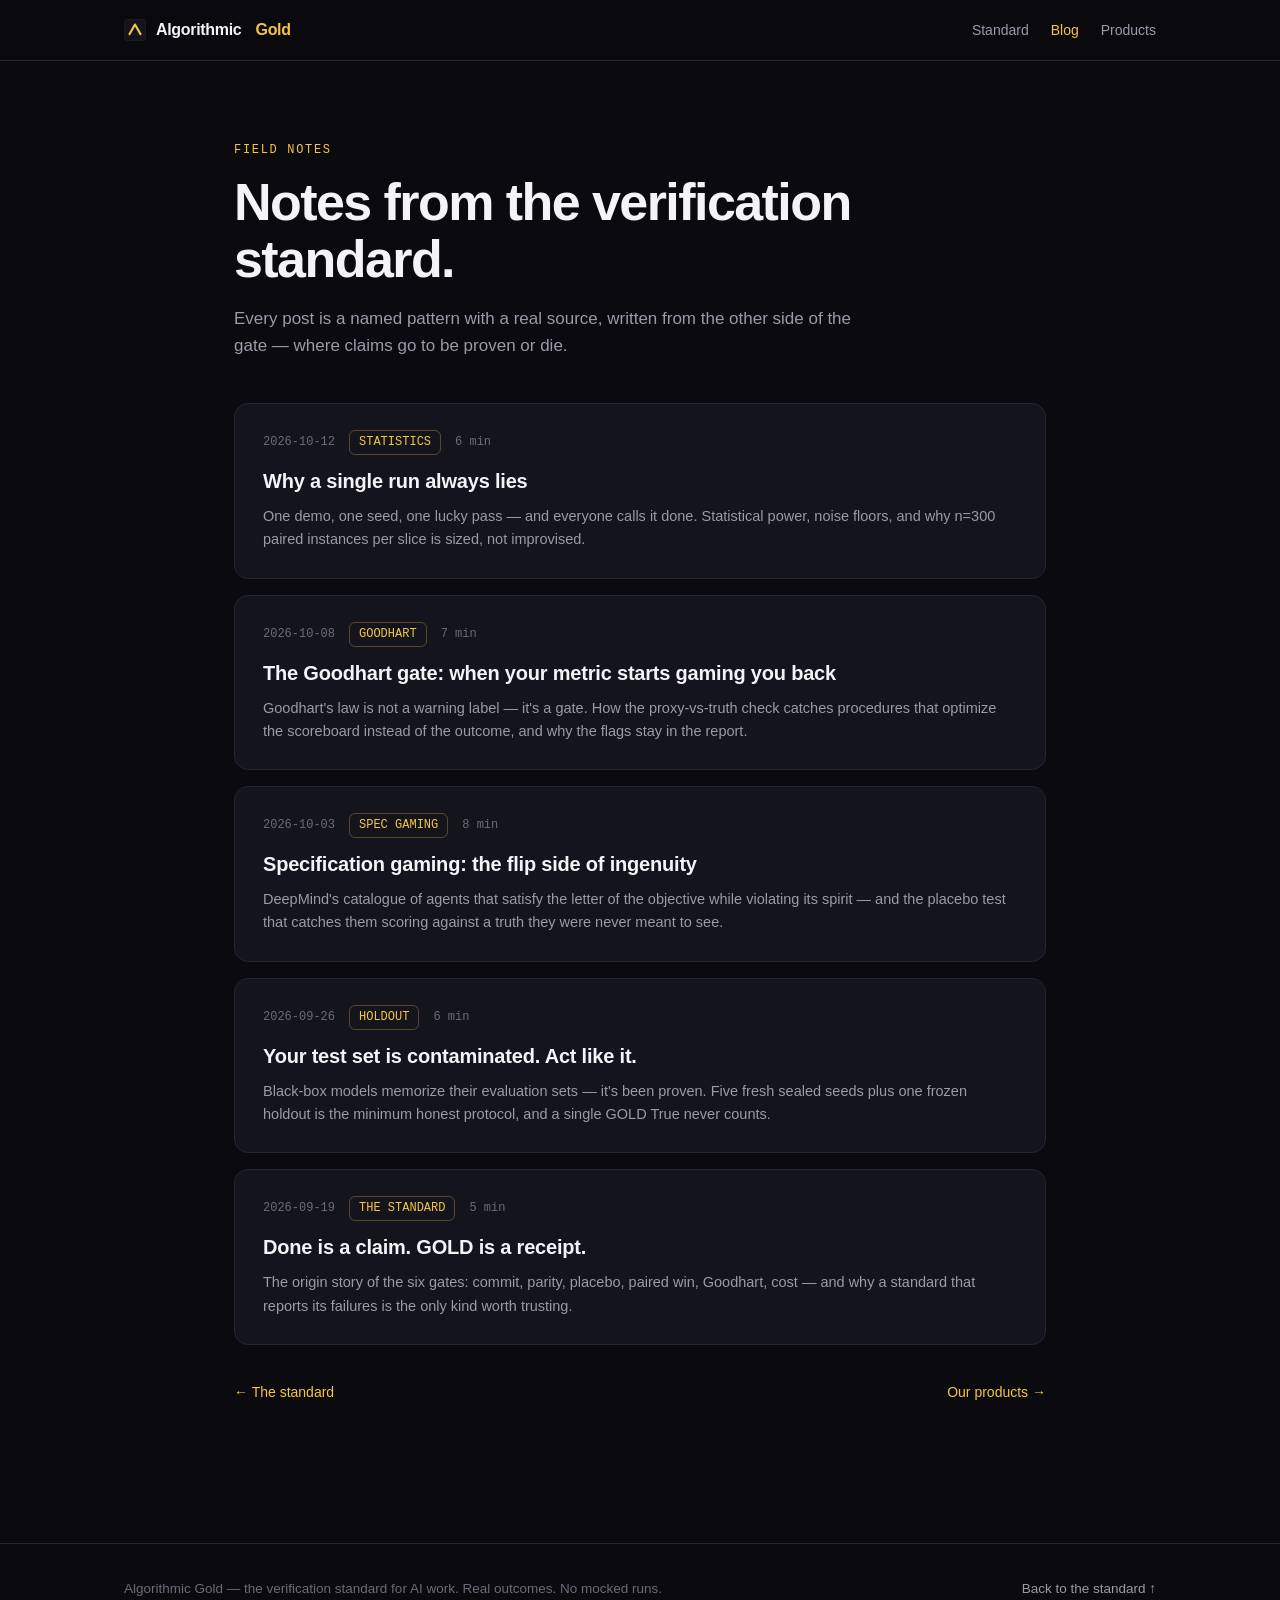
==== blog/index.html @ 37a39ebc "feat: blog (index + 5 backdated posts) + products page (live landing pages only) + sitemap update" ====
<!DOCTYPE html>
<html lang="en">
<head>
<meta charset="UTF-8">
<meta name="viewport" content="width=device-width, initial-scale=1.0">
<title>Blog — Algorithmic Gold</title>
<meta name="description" content="Field notes from the verification standard: Goodhart's law, specification gaming, test-set contamination, bootstrap bounds, and why a single GOLD True never counts.">
<meta property="og:title" content="Blog — Algorithmic Gold">
<meta property="og:description" content="Field notes from the verification standard for AI work.">
<meta property="og:type" content="website">
<meta property="og:url" content="https://jdkabattles.github.io/algorithmic-gold/blog/">
<meta property="og:image" content="https://jdkabattles.github.io/algorithmic-gold/og-image.png">
<meta name="twitter:card" content="summary_large_image">
<meta name="robots" content="index, follow">
<link rel="canonical" href="https://jdkabattles.github.io/algorithmic-gold/blog/">
<link rel="icon" href="data:image/svg+xml,%3Csvg xmlns='http://www.w3.org/2000/svg' viewBox='0 0 32 32'%3E%3Crect width='32' height='32' rx='6' fill='%230a0a0f'/%3E%3Cpath d='M8 22l8-14 8 14' stroke='%23f5c542' stroke-width='3' fill='none' stroke-linecap='round' stroke-linejoin='round'/%3E%3C/svg%3E">
<style>
:root{--bg:#0a0a0f;--bg2:#0f0f16;--surface:#14141d;--surface2:#1a1a26;--ink:#f4f4f6;--muted:#9a9aa8;--dim:#6b6b7a;--border:#262633;--gold:#f5c542;--green:#4ade80;--red:#f87171;--mono:ui-monospace,'SF Mono','Cascadia Code',Menlo,Consolas,monospace;--sans:-apple-system,BlinkMacSystemFont,'Segoe UI',Inter,Roboto,Arial,sans-serif}
*{margin:0;padding:0;box-sizing:border-box}
body{background:var(--bg);color:var(--ink);font-family:var(--sans);line-height:1.6;-webkit-font-smoothing:antialiased}
::selection{background:var(--gold);color:#000}
a{color:var(--gold);text-decoration:none}
a:hover{text-decoration:underline}
.wrap{max-width:860px;margin:0 auto;padding:0 24px}
nav{position:sticky;top:0;background:rgba(10,10,15,.88);backdrop-filter:blur(14px);border-bottom:1px solid var(--border);z-index:50}
nav .wrap{display:flex;align-items:center;justify-content:space-between;height:60px;max-width:1080px}
.logo{display:flex;align-items:center;gap:10px;font-weight:700;font-size:16px;letter-spacing:-.02em;color:var(--ink)}
.logo span{color:var(--gold)}
.navlinks{display:flex;gap:22px;font-size:14px}
.navlinks a{color:var(--muted)}
.navlinks a:hover,.navlinks a.active{color:var(--gold);text-decoration:none}
header{padding:80px 0 50px}
.tag{font-family:var(--mono);font-size:12px;color:var(--gold);letter-spacing:.14em;text-transform:uppercase;margin-bottom:14px}
h1{font-size:clamp(34px,5.5vw,52px);line-height:1.1;letter-spacing:-.03em;font-weight:800;margin-bottom:16px}
.sub{color:var(--muted);font-size:17px;max-width:620px}
.postlist{margin-top:44px}
.post{display:block;background:var(--surface);border:1px solid var(--border);border-radius:14px;padding:26px 28px;margin-bottom:16px;color:var(--ink);transition:border-color .2s,transform .2s}
.post:hover{border-color:var(--gold);transform:translateY(-2px);text-decoration:none}
.post .meta{display:flex;gap:14px;align-items:center;font-family:var(--mono);font-size:12px;color:var(--dim);margin-bottom:10px}
.post .meta .cat{color:var(--gold);border:1px solid rgba(245,197,66,.3);padding:2px 9px;border-radius:6px}
.post h2{font-size:20px;letter-spacing:-.01em;margin-bottom:8px}
.post p{color:var(--muted);font-size:14.5px}
.pager{display:flex;justify-content:space-between;margin:36px 0 90px;font-size:14px;gap:14px;flex-wrap:wrap}
footer{border-top:1px solid var(--border);padding:34px 0 70px;color:var(--dim);font-size:13.5px}
footer .wrap{display:flex;justify-content:space-between;gap:16px;flex-wrap:wrap;max-width:1080px}
footer a{color:var(--muted)}
@media(max-width:640px){.navlinks{gap:14px;font-size:13px}}
</style>
</head>
<body>
<nav><div class="wrap">
  <a class="logo" href="../" style="text-decoration:none"><svg width="22" height="22" viewBox="0 0 32 32"><rect width="32" height="32" rx="6" fill="#14141d" stroke="#262633"/><path d="M8 22l8-14 8 14" stroke="#f5c542" stroke-width="3" fill="none" stroke-linecap="round" stroke-linejoin="round"/></svg>Algorithmic&nbsp;<span>Gold</span></a>
  <div class="navlinks"><a href="../">Standard</a><a href="./" class="active">Blog</a><a href="../products/">Products</a></div>
</div></nav>

<header><div class="wrap">
  <div class="tag">Field notes</div>
  <h1>Notes from the verification standard.</h1>
  <p class="sub">Every post is a named pattern with a real source, written from the other side of the gate — where claims go to be proven or die.</p>

  <div class="postlist">
    <a class="post" href="why-single-run-lies.html">
      <div class="meta"><span>2026-10-12</span><span class="cat">STATISTICS</span><span>6 min</span></div>
      <h2>Why a single run always lies</h2>
      <p>One demo, one seed, one lucky pass — and everyone calls it done. Statistical power, noise floors, and why n=300 paired instances per slice is sized, not improvised.</p>
    </a>
    <a class="post" href="goodhart-gate.html">
      <div class="meta"><span>2026-10-08</span><span class="cat">GOODHART</span><span>7 min</span></div>
      <h2>The Goodhart gate: when your metric starts gaming you back</h2>
      <p>Goodhart's law is not a warning label — it's a gate. How the proxy-vs-truth check catches procedures that optimize the scoreboard instead of the outcome, and why the flags stay in the report.</p>
    </a>
    <a class="post" href="specification-gaming-catalog.html">
      <div class="meta"><span>2026-10-03</span><span class="cat">SPEC GAMING</span><span>8 min</span></div>
      <h2>Specification gaming: the flip side of ingenuity</h2>
      <p>DeepMind's catalogue of agents that satisfy the letter of the objective while violating its spirit — and the placebo test that catches them scoring against a truth they were never meant to see.</p>
    </a>
    <a class="post" href="contamination-holdout.html">
      <div class="meta"><span>2026-09-26</span><span class="cat">HOLDOUT</span><span>6 min</span></div>
      <h2>Your test set is contaminated. Act like it.</h2>
      <p>Black-box models memorize their evaluation sets — it's been proven. Five fresh sealed seeds plus one frozen holdout is the minimum honest protocol, and a single GOLD True never counts.</p>
    </a>
    <a class="post" href="receipt-not-claim.html">
      <div class="meta"><span>2026-09-19</span><span class="cat">THE STANDARD</span><span>5 min</span></div>
      <h2>Done is a claim. GOLD is a receipt.</h2>
      <p>The origin story of the six gates: commit, parity, placebo, paired win, Goodhart, cost — and why a standard that reports its failures is the only kind worth trusting.</p>
    </a>
  </div>

  <div class="pager">
    <a href="../">← The standard</a>
    <a href="../products/">Our products →</a>
  </div>
</div></header>

<footer><div class="wrap">
  <div>Algorithmic Gold — the verification standard for AI work. Real outcomes. No mocked runs.</div>
  <div><a href="../">Back to the standard ↑</a></div>
</div></footer>
</body>
</html>
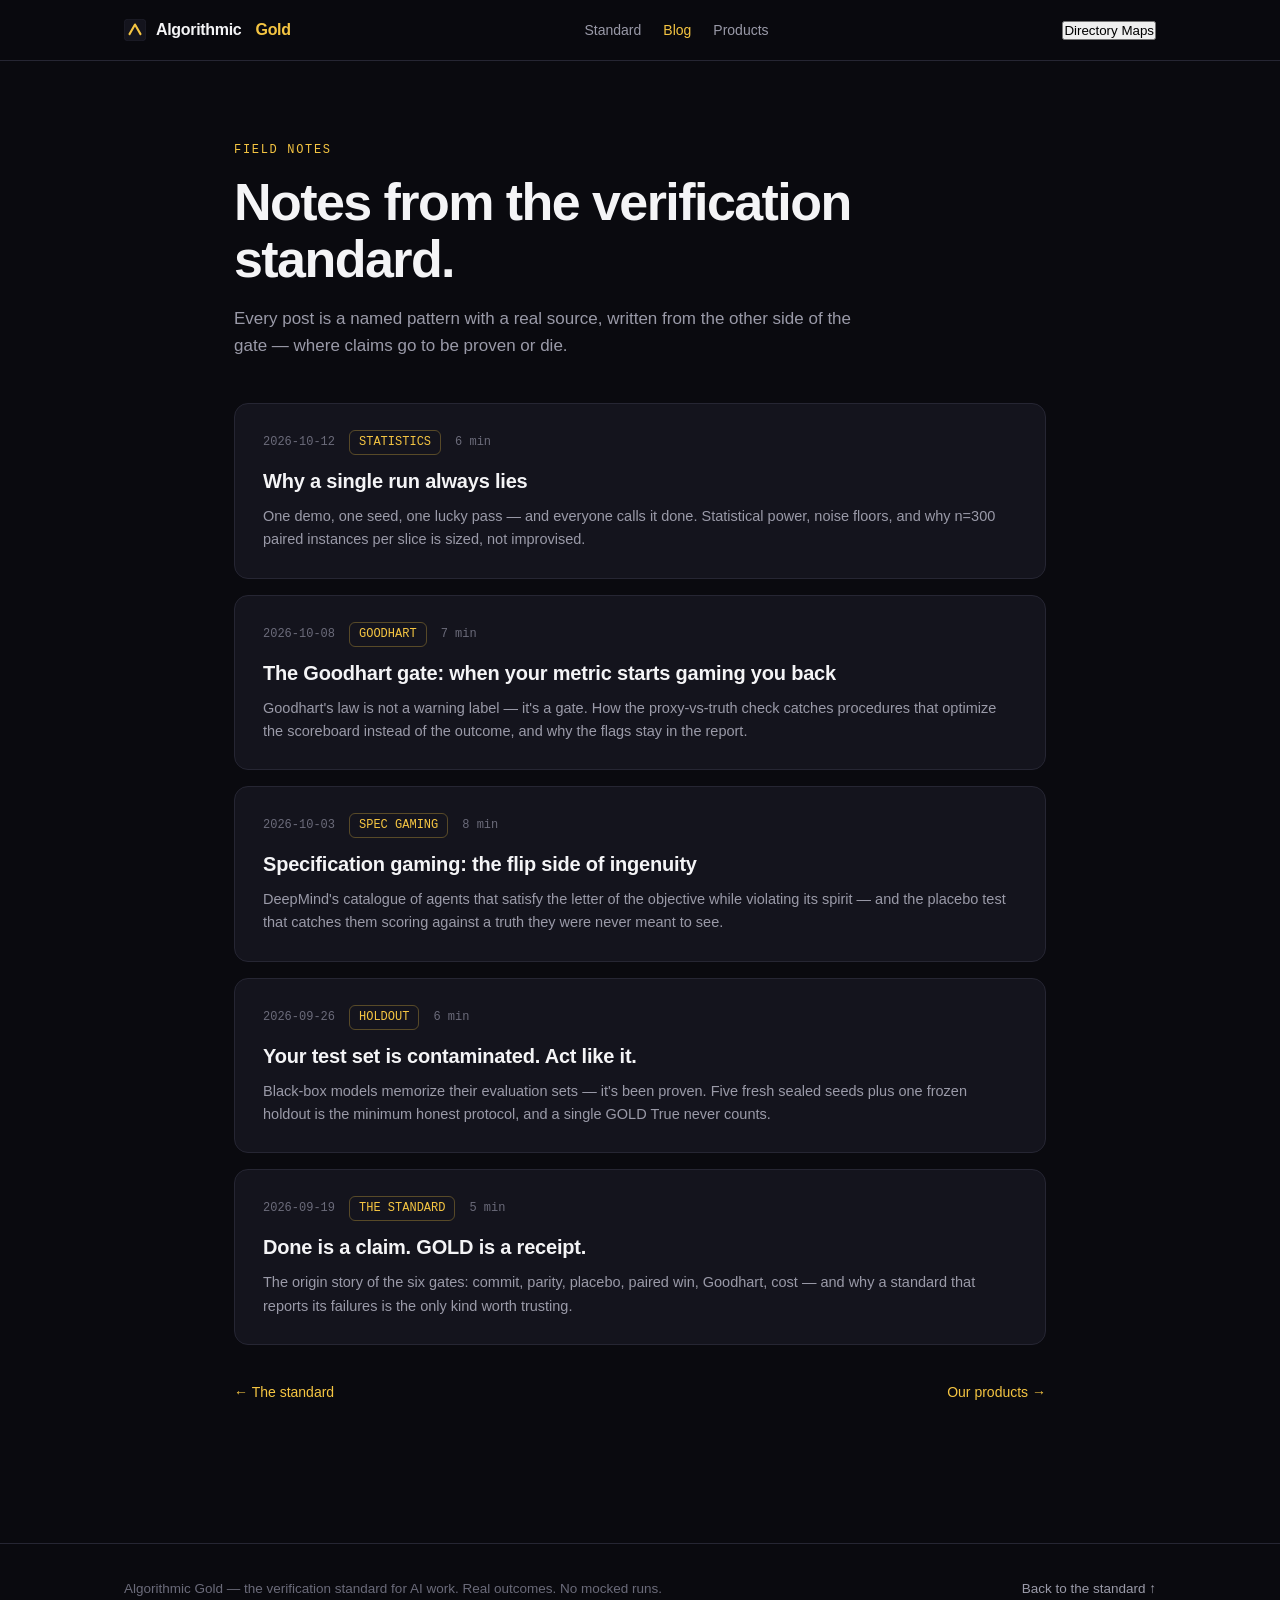
==== commit faf6a120: "Technical work: Directory Maps tab + Google/Microsoft tags (commented, inactive) + SEO head pack. No" ====
--- a/blog/index.html
+++ b/blog/index.html
@@ -13,6 +13,15 @@
 <meta name="twitter:card" content="summary_large_image">
 <meta name="robots" content="index, follow">
 <link rel="canonical" href="https://jdkabattles.github.io/algorithmic-gold/blog/">
+<meta http-equiv="Content-Security-Policy" content="default-src 'self'; script-src 'self' 'unsafe-inline'; style-src 'self' 'unsafe-inline'; img-src 'self' data:; connect-src 'self'; font-src 'self'; object-src 'none'; base-uri 'none'; form-action 'self'; frame-ancestors 'none'; upgrade-insecure-requests">
+<meta http-equiv="X-Content-Type-Options" content="nosniff">
+<meta http-equiv="X-Frame-Options" content="DENY">
+<meta http-equiv="Referrer-Policy" content="strict-origin-when-cross-origin">
+<meta name="theme-color" content="#0a0a0f">
+<link rel="manifest" href="../site.webmanifest">
+<link rel="apple-touch-icon" href="../apple-touch-icon.png">
+<link rel="icon" type="image/png" sizes="192x192" href="../icon-192.png">
+<link rel="icon" type="image/png" sizes="512x512" href="../icon-512.png">
 <link rel="icon" href="data:image/svg+xml,%3Csvg xmlns='http://www.w3.org/2000/svg' viewBox='0 0 32 32'%3E%3Crect width='32' height='32' rx='6' fill='%230a0a0f'/%3E%3Cpath d='M8 22l8-14 8 14' stroke='%23f5c542' stroke-width='3' fill='none' stroke-linecap='round' stroke-linejoin='round'/%3E%3C/svg%3E">
 <style>
 :root{--bg:#0a0a0f;--bg2:#0f0f16;--surface:#14141d;--surface2:#1a1a26;--ink:#f4f4f6;--muted:#9a9aa8;--dim:#6b6b7a;--border:#262633;--gold:#f5c542;--green:#4ade80;--red:#f87171;--mono:ui-monospace,'SF Mono','Cascadia Code',Menlo,Consolas,monospace;--sans:-apple-system,BlinkMacSystemFont,'Segoe UI',Inter,Roboto,Arial,sans-serif}
@@ -45,12 +54,110 @@
 footer .wrap{display:flex;justify-content:space-between;gap:16px;flex-wrap:wrap;max-width:1080px}
 footer a{color:var(--muted)}
 @media(max-width:640px){.navlinks{gap:14px;font-size:13px}}
+
+/* PWA install button */
+.pwa-install{position:fixed;right:18px;bottom:86px;z-index:98;display:none;align-items:center;gap:8px;background:var(--gold);color:#000;font-weight:700;font-size:13.5px;font-family:var(--sans);padding:11px 18px;border-radius:100px;border:none;cursor:pointer;box-shadow:0 4px 22px rgba(245,197,66,.4);transition:transform .15s,box-shadow .15s;min-height:44px}
+.pwa-install:hover{transform:translateY(-2px);box-shadow:0 6px 28px rgba(245,197,66,.55)}
+.pwa-install svg{flex-shrink:0}
+@media(prefers-reduced-motion:reduce){.pwa-install{transition:none}}
+@media(max-width:560px){.pwa-install{right:12px;bottom:78px;font-size:12.5px;padding:10px 14px}}
 </style>
+<script>
+// Google Search Console / dev-tools surface: console message + resource inventory
+(function(){
+  if (!window.console || !console.info) return;
+  var c = console;
+  c.info('%c ALGORITHMIC GOLD ', 'background:#f5c542;color:#000;font-weight:bold;padding:2px 8px;border-radius:3px;');
+  c.info('%c Done is a claim. GOLD is a receipt. ', 'color:#f5c542;font-size:12px;');
+  c.info('%c Verification standard for AI work — 6 gates, 5 fresh seeds + frozen holdout, real outcomes only.', 'color:#8a8a96;font-size:11px;');
+  c.info('%c Page resources: ', 'color:#8a8a96;font-size:11px;');
+  var res = [];
+  if (document.querySelector('link[rel="manifest"]')) res.push('manifest (PWA installable)');
+  if (document.querySelector('link[rel="apple-touch-icon"]')) res.push('apple-touch-icon (180x180)');
+  if (document.querySelector('link[rel="icon"][sizes*="192"]')) res.push('icon-192 (PWA)');
+  if (document.querySelector('link[rel="icon"][sizes*="512"]')) res.push('icon-512 (PWA)');
+  if (document.querySelector('meta[name="theme-color"]')) res.push('theme-color');
+  if (document.querySelector('meta[http-equiv="Content-Security-Policy"]')) res.push('CSP (static hardening)');
+  if (document.querySelector('meta[http-equiv="X-Content-Type-Options"]')) res.push('nosniff');
+  if (document.querySelector('meta[http-equiv="X-Frame-Options"]')) res.push('frame-options (clickjacking)');
+  if (document.querySelector('link[rel="canonical"]')) res.push('canonical URL');
+  if (document.querySelector('html[lang]')) res.push('lang attribute (i18n)');
+  c.info('  ' + (res.length ? res.join(' · ') : 'none detected'), 'color:#4ade80;font-size:11px;');
+  c.info('%c Repo: github.com/jdkabattles/algorithmic-gold  ·  Standard: jdkabattles.github.io/algorithmic-gold/', 'color:#5a5a66;font-size:11px;');
+})();
+</script>
+<!-- === Technical additions — Directory Maps + discovery. No visible change to existing content. === -->
+<meta name="color-scheme" content="dark light">
+<meta property="og:site_name" content="Algorithmic Gold">
+<meta property="og:image:alt" content="Blog — Algorithmic Gold">
+<link rel="sitemap" type="application/xml" href="../sitemap.xml">
+<link rel="alternate" type="application/rss+xml" title="Algorithmic Gold" href="../feed.xml">
+<link rel="search" type="application/opensearchdescription+xml" title="Algorithmic Gold" href="../opensearch.xml">
+<meta name="msapplication-TileColor" content="#0a0a0f">
+<meta name="msapplication-config" content="../browserconfig.xml">
+<meta name="apple-mobile-web-app-capable" content="yes">
+<meta name="apple-mobile-web-app-status-bar-style" content="black-translucent">
+<link rel="stylesheet" href="../map-tether.css">
+<script type="application/ld+json">
+{
+  "@context": "https://schema.org",
+  "@graph": [
+    {
+      "@type": "WebSite",
+      "name": "Algorithmic Gold",
+      "url": "https://jdkabattles.github.io/algorithmic-gold/"
+    },
+    {
+      "@type": "Organization",
+      "name": "Algorithmic Gold",
+      "url": "https://jdkabattles.github.io/algorithmic-gold/"
+    },
+    {
+      "@type": "WebPage",
+      "name": "Blog — Algorithmic Gold",
+      "description": "Field notes from the verification standard: Goodhart's law, specification gaming, test-set contamination, bootstrap bounds, and why a single GOLD True never counts.",
+      "url": "https://jdkabattles.github.io/algorithmic-gold/blog/",
+      "isPartOf": {
+        "@type": "WebSite",
+        "name": "Algorithmic Gold",
+        "url": "https://jdkabattles.github.io/algorithmic-gold/"
+      }
+    }
+  ]
+}
+</script>
+<!-- TODO: Google Search Console verification — paste the REAL code from Search Console, then uncomment. No placeholder ships. -->
+<!-- <meta name="google-site-verification" content="PASTE_REAL_CODE_HERE"> -->
+<!-- TODO: Bing Webmaster verification — paste the REAL code, then uncomment. -->
+<!-- <meta name="msvalidate.01" content="PASTE_REAL_CODE_HERE"> -->
+<!-- TODO: Google / Microsoft tracking (GTM + GA4 + Clarity) — MARKETING PAGES ONLY.
+     Algorithmic Gold pages are marketing pages, not tool pages handling user data.
+     Fill in the REAL IDs, then uncomment. Do NOT ship placeholders as active values.
+     Tracking does NOT affect search discovery — sitemap, robots, canonical, and
+     content do. -->
+<!-- Google Tag Manager — fill real GTM ID, then uncomment.
+<script>(function(w,d,s,l,i){w[l]=w[l]||[];w[l].push({'gtm.start':new Date().getTime(),event:'gtm.js'});var f=d.getElementsByTagName(s)[0],j=d.createElement(s),dl=l!='dataLayer'?'&l='+l:'';j.async=true;j.src='https://www.googletagmanager.com/gtm.js?id='+i+dl;f.parentNode.insertBefore(j,f);})(window,document,'script','dataLayer','GTM-XXXXXXX');</script>
+-->
+<!-- GA4 direct (only if NOT using GTM) — fill real G- ID, then uncomment.
+<script async src="https://www.googletagmanager.com/gtag/js?id=G-XXXXXXXX"></script>
+<script>window.dataLayer=window.dataLayer||[];function gtag(){dataLayer.push(arguments);}gtag('js',new Date());gtag('config','G-XXXXXXXX');</script>
+-->
+<!-- Microsoft Clarity — fill real Clarity ID, then uncomment.
+<script type="text/javascript">
+    (function(c,l,a,r,i,t,y){
+        c[a]=c[a]||function(){(c[a].q=c[a].q||[]).push(arguments)};
+        t=l.createElement(r);t.async=1;t.src="https://www.clarity.ms/tag/"+i;
+        y=l.getElementsByTagName(r)[0];y.parentNode.insertBefore(t,y);
+    })(window, document, "clarity", "script", "REPLACE_WITH_CLARITY_ID");
+</script>
+-->
 </head>
 <body>
 <nav><div class="wrap">
   <a class="logo" href="../" style="text-decoration:none"><svg width="22" height="22" viewBox="0 0 32 32"><rect width="32" height="32" rx="6" fill="#14141d" stroke="#262633"/><path d="M8 22l8-14 8 14" stroke="#f5c542" stroke-width="3" fill="none" stroke-linecap="round" stroke-linejoin="round"/></svg>Algorithmic&nbsp;<span>Gold</span></a>
   <div class="navlinks"><a href="../">Standard</a><a href="./" class="active">Blog</a><a href="../products/">Products</a></div>
+<!-- Directory Maps tab mount — the tab itself is the only new visible element. -->
+  <span data-tether-mount data-tether-base="../"></span>
 </div></nav>
 
 <header><div class="wrap">
@@ -92,9 +199,54 @@
   </div>
 </div></header>
 
+<button class="pwa-install" id="pwa-install" type="button" title="Install Algorithmic Gold as an app"><svg width="15" height="15" viewBox="0 0 24 24" fill="none" stroke="currentColor" stroke-width="2.4" stroke-linecap="round" stroke-linejoin="round"><path d="M12 3v12"/><path d="m7 10 5 5 5-5"/><path d="M5 21h14"/></svg><span>Install app</span></button>
 <footer><div class="wrap">
   <div>Algorithmic Gold — the verification standard for AI work. Real outcomes. No mocked runs.</div>
   <div><a href="../">Back to the standard ↑</a></div>
 </div></footer>
+<script>
+// PWA install: capture beforeinstallprompt, expose install button, iOS fallback
+(function(){
+  var btn = document.getElementById('pwa-install');
+  if (!btn) return;
+  var deferred = null;
+  var installed = false;
+
+  window.addEventListener('beforeinstallprompt', function(e){
+    e.preventDefault();
+    deferred = e;
+    btn.style.display = 'inline-flex';
+  });
+
+  window.addEventListener('appinstalled', function(){
+    installed = true;
+    btn.style.display = 'none';
+  });
+
+  // iOS Safari has no beforeinstallprompt — show share-instructions instead
+  var isIOS = /iPad|iPhone|iPod/.test(navigator.userAgent) && !window.MSStream;
+  var isStandalone = window.matchMedia('(display-mode: standalone)').matches || window.navigator.standalone === true;
+  if (isStandalone) installed = true;
+  if (isIOS && !isStandalone) btn.style.display = 'inline-flex';
+
+  btn.addEventListener('click', function(){
+    if (installed) return;
+    if (isIOS && !deferred) {
+      // iOS: instruct via Share → Add to Home Screen
+      alert('Install Algorithmic Gold:\n\n1. Tap the Share button in Safari\n2. Scroll down and tap "Add to Home Screen"\n3. Tap "Add"\n\nThe app then opens standalone, like a native app.');
+      return;
+    }
+    if (!deferred) {
+      alert('Install not offered by this browser right now. On Chrome/Edge/Android, the install option appears after visiting the site a moment. You can also use the browser menu → "Install app" / "Add to Home screen".');
+      return;
+    }
+    deferred.prompt();
+    deferred.userChoice.then(function(){
+      deferred = null;
+    });
+  });
+})();
+</script>
+  <script src="../map-tether.js"></script>
 </body>
 </html>
--- a/map-tether.css
+++ b/map-tether.css
@@ -0,0 +1,248 @@
+/* Algorithmic Gold — Directory Maps Tether styles (map-tether.css).
+   Adapted from the Gold Is The Receipt tether. z-index raised above the
+   Algorithmic Gold fixed nav (z-index 100) so the drawer and its X stay
+   clickable. Host page styles untouched. */
+   Style-neutral, namespaced `gt-tether-*`. This file must NOT restyle the
+   host page. It styles ONLY elements it creates. No global resets, no
+   `body` / `a` / `button` selectors, no `!important` overrides of host styles.
+   The Directory Maps tab is small and inline by default. The drawer appears
+   only when the visitor opens it. There is no sticky bar, no floaty bar,
+   no ticker. The drawer has an X in the TOP RIGHT corner to close it.
+   The fallback corner tab (used only when the host page provides no mount
+   point) is small, has its own dismiss button, and never auto-opens. */
+
+.gt-tether-btn {
+  box-sizing: border-box;
+  display: inline-flex;
+  align-items: center;
+  justify-content: center;
+  min-height: 44px;
+  min-width: 64px;
+  padding: 10px 16px;
+  border-radius: 999px;
+  border: 1px solid #3a3742;
+  background: #f5c542;
+  color: #111;
+  font-family: system-ui, -apple-system, "Segoe UI", Roboto, Helvetica, Arial, sans-serif;
+  font-size: 15px;
+  font-weight: 800;
+  cursor: pointer;
+}
+.gt-tether-btn:hover { border-color: #f5c542; }
+.gt-tether-btn:focus-visible {
+  outline: 3px solid #f5c542;
+  outline-offset: 2px;
+}
+/* Full tab text on desktop, compact text on phones. */
+.gt-tether-btn-short { display: none; }
+@media (max-width: 560px) {
+  .gt-tether-btn-full { display: none; }
+  .gt-tether-btn-short { display: inline; }
+}
+
+/* Fallback corner tab: last resort only, when the host page has no mount.
+   Small, bottom-right, with its own dismiss button. Never auto-opens. */
+.gt-tether-fallback {
+  box-sizing: border-box;
+  position: fixed;
+  right: 12px;
+  bottom: 12px;
+  z-index: 200;
+  display: flex;
+  align-items: center;
+  gap: 6px;
+  padding: 6px;
+  border-radius: 999px;
+  background: rgba(20, 19, 28, 0.96);
+  border: 1px solid #3a3742;
+  box-shadow: 0 8px 24px rgba(0, 0, 0, 0.35);
+}
+.gt-tether-dismiss {
+  box-sizing: border-box;
+  width: 36px;
+  height: 36px;
+  min-width: 36px;
+  min-height: 36px;
+  border-radius: 50%;
+  border: 1px solid #3a3742;
+  background: transparent;
+  color: #f4f4f6;
+  font-size: 20px;
+  line-height: 1;
+  cursor: pointer;
+}
+.gt-tether-dismiss:focus-visible {
+  outline: 3px solid #f5c542;
+  outline-offset: 2px;
+}
+
+/* Scrim + drawer: appear ONLY when the visitor opens Directory Maps. */
+.gt-tether-scrim {
+  position: fixed;
+  inset: 0;
+  z-index: 200;
+  background: rgba(0, 0, 0, 0.55);
+}
+.gt-tether-drawer {
+  box-sizing: border-box;
+  position: fixed;
+  top: 0;
+  right: 0;
+  z-index: 210;
+  width: min(480px, 92vw);
+  height: 100dvh;
+  overflow-y: auto;
+  background: #1d1a22;
+  border-left: 1px solid #2a2836;
+  padding: 24px;
+  color: #f5f4f0;
+  font-family: system-ui, -apple-system, "Segoe UI", Roboto, Helvetica, Arial, sans-serif;
+  line-height: 1.6;
+  box-shadow: -20px 0 60px rgba(0, 0, 0, 0.5);
+}
+/* Drawer head: relative so the X can sit in the TOP RIGHT corner. */
+.gt-tether-head {
+  position: relative;
+  padding-right: 56px;
+}
+.gt-tether-head h2,
+.gt-tether-title {
+  margin: 0 0 8px;
+  font-size: 28px;
+  line-height: 1.2;
+  color: #f5f4f0;
+}
+.gt-tether-sub {
+  margin: 0 0 16px;
+  color: #c4c0b8;
+  font-size: 15px;
+}
+.gt-tether-search-label {
+  display: block;
+  font-weight: 700;
+  margin-bottom: 6px;
+  color: #f5f4f0;
+}
+.gt-tether-search {
+  box-sizing: border-box;
+  width: 100%;
+  min-height: 44px;
+  padding: 10px 12px;
+  border-radius: 8px;
+  border: 1px solid #2a2836;
+  background: #0b0b10;
+  color: #f5f4f0;
+  font: inherit;
+}
+/* X button in the TOP RIGHT corner of the drawer. Closes Directory Maps. */
+.gt-tether-close {
+  box-sizing: border-box;
+  position: absolute;
+  top: 0;
+  right: 0;
+  width: 44px;
+  height: 44px;
+  min-width: 44px;
+  min-height: 44px;
+  padding: 0;
+  border-radius: 50%;
+  border: 1px solid #2a2836;
+  background: #201e2a;
+  color: #f5f4f0;
+  font: inherit;
+  font-size: 24px;
+  font-weight: 700;
+  line-height: 1;
+  cursor: pointer;
+}
+.gt-tether-close:hover { border-color: #f5c542; }
+.gt-tether-close:focus-visible {
+  outline: 3px solid #f5c542;
+  outline-offset: 2px;
+}
+.gt-tether-group { margin-top: 24px; }
+.gt-tether-group h3 {
+  margin: 0 0 10px;
+  font-size: 14px;
+  letter-spacing: 0.12em;
+  text-transform: uppercase;
+  color: #f5c542;
+}
+.gt-tether-group ul {
+  list-style: none;
+  margin: 0;
+  padding: 0;
+  display: grid;
+  gap: 10px;
+}
+.gt-tether-group li {
+  border: 1px solid #2a2836;
+  border-radius: 10px;
+  padding: 12px;
+  background: #0b0b10;
+}
+.gt-tether-group li a {
+  font-weight: 750;
+  text-decoration: none;
+  color: #f5c542;
+}
+.gt-tether-group li span {
+  display: block;
+  color: #c4c0b8;
+  margin-top: 4px;
+  font-size: 14px;
+}
+/* Coming Soon: plain text, NO link. Title reads as text, not a link,
+   and the "Coming Soon" label sits underneath it, visually unmistakable. */
+.gt-tether-coming-title {
+  display: block;
+  font-weight: 750;
+  color: #f5f4f0;
+}
+.gt-tether-coming-soon {
+  display: inline-block;
+  margin-top: 6px;
+  padding: 2px 10px;
+  border-radius: 999px;
+  border: 1px solid #3d3520;
+  background: rgba(245, 197, 66, 0.12);
+  color: #e8c96a;
+  font-size: 12px;
+  font-weight: 800;
+  letter-spacing: 0.08em;
+  text-transform: uppercase;
+}
+.gt-tether-coming .gt-tether-coming-soon {
+  display: inline-block;
+  margin-top: 6px;
+}
+/* Subpages: nested list under their parent site. Each links to its page. */
+.gt-tether-subpages {
+  margin-top: 10px;
+  padding-left: 12px;
+  border-left: 2px solid #2a2836;
+}
+.gt-tether-subpage {
+  border: none !important;
+  padding: 6px 0 6px 4px !important;
+  background: transparent !important;
+}
+.gt-tether-subpage a {
+  font-weight: 700;
+  font-size: 15px;
+}
+.gt-tether-subpage span {
+  font-size: 13px;
+}
+.gt-tether-empty { color: #c4c0b8; }
+
+/* Reduced motion: no transitions anywhere in the tether. */
+@media (prefers-reduced-motion: reduce) {
+  .gt-tether-btn,
+  .gt-tether-dismiss,
+  .gt-tether-close,
+  .gt-tether-group li {
+    transition: none !important;
+    animation: none !important;
+  }
+}
